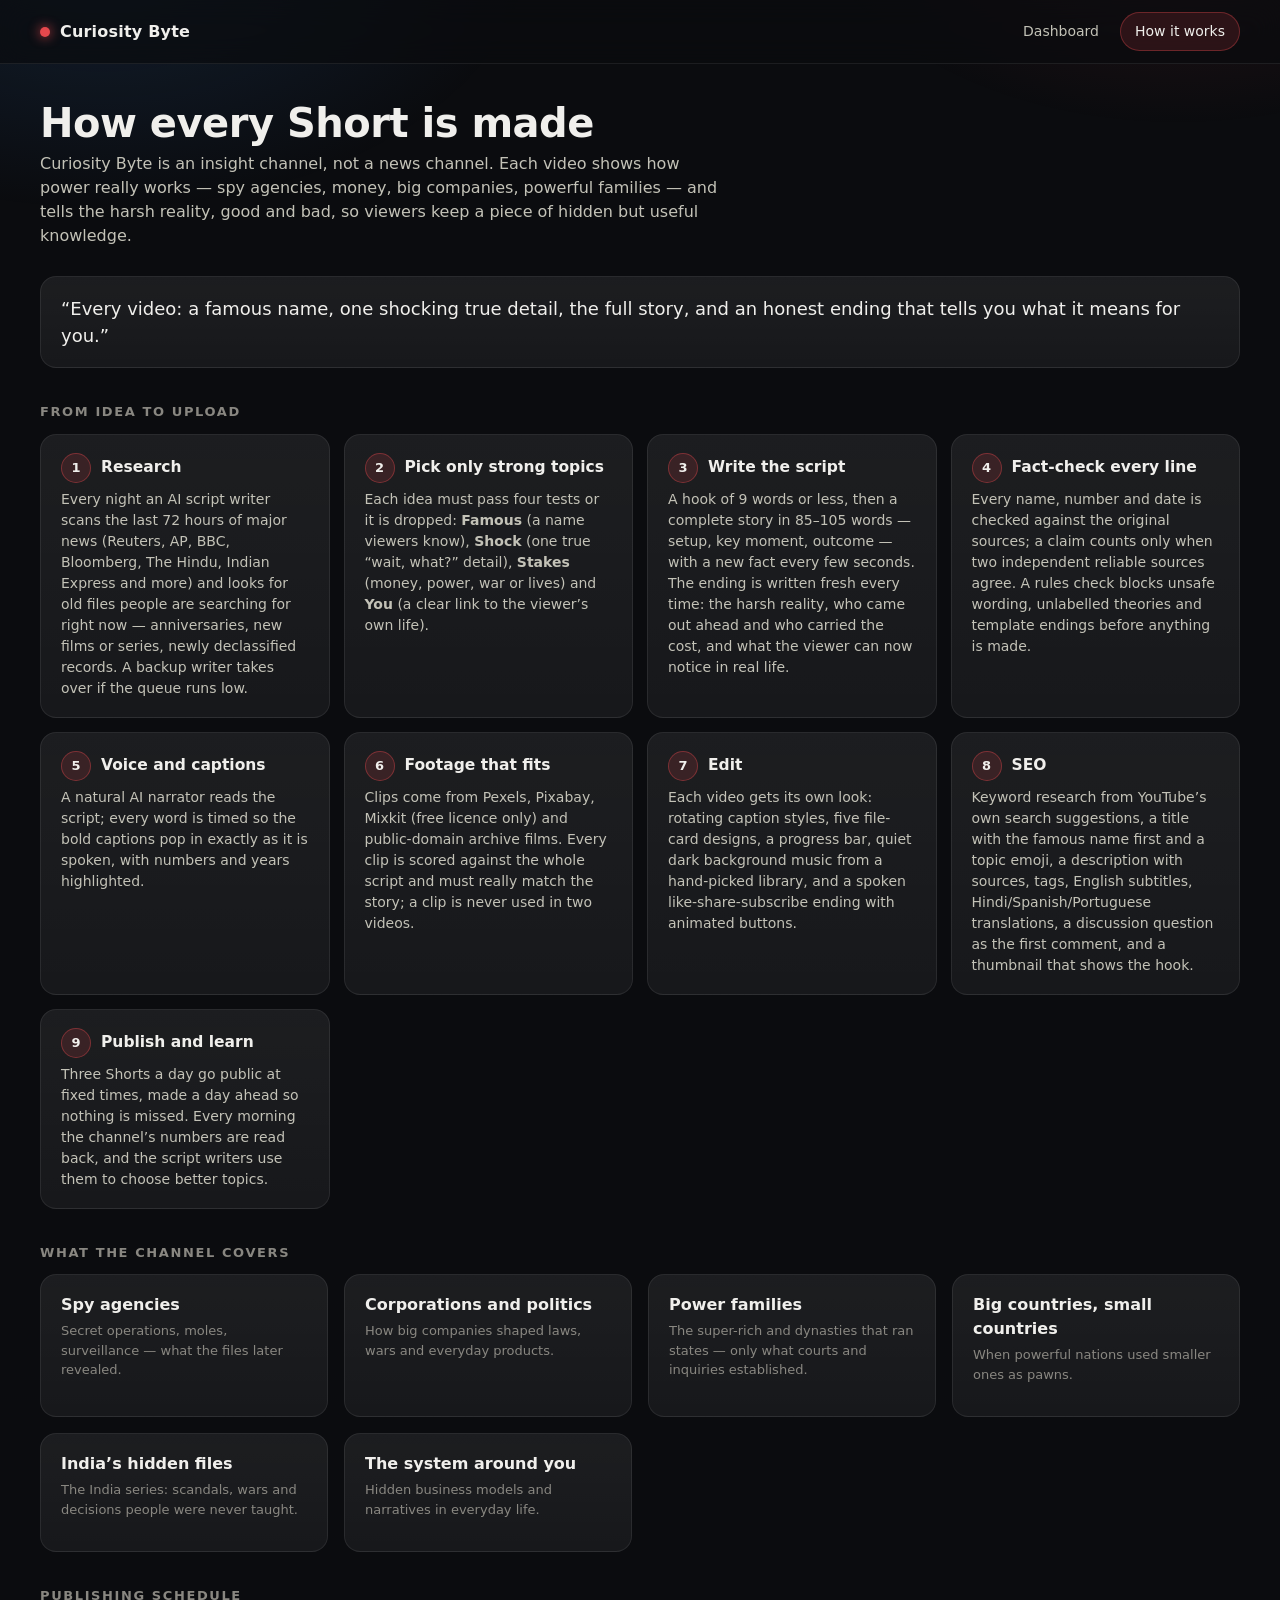
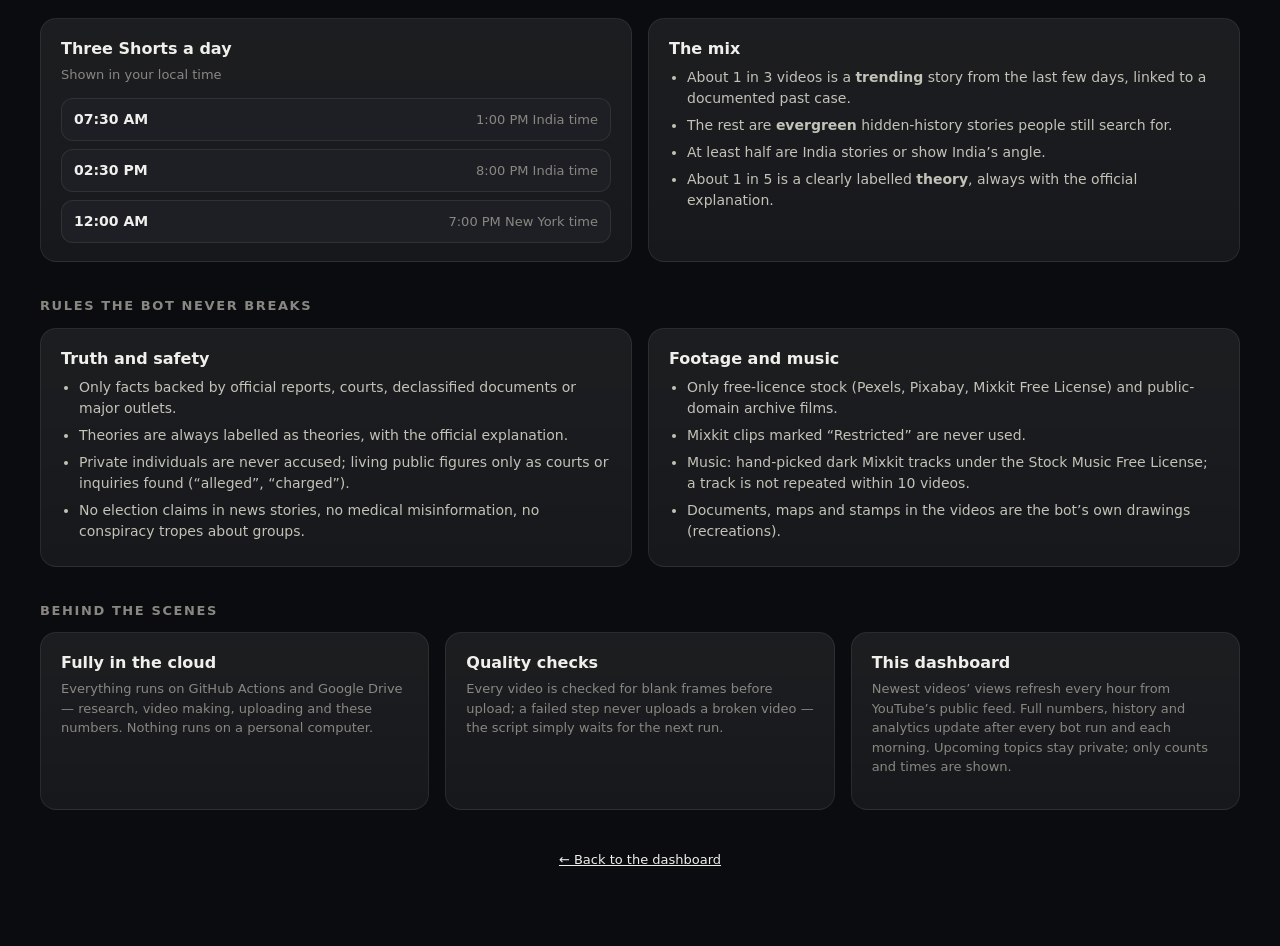
==== info.html @ 23ce472c "Curiosity Byte dashboard: home page, how-it-works page, hourly live views" ====
<!doctype html>
<html lang="en">
<head>
  <meta charset="utf-8">
  <meta name="viewport" content="width=device-width, initial-scale=1">
  <title>How Curiosity Byte Works</title>
  <meta name="description" content="How every Curiosity Byte Short is researched, fact-checked, made, optimised and published.">
  <meta name="theme-color" content="#0b0c0f">
  <link rel="icon" href="data:image/svg+xml,%3Csvg xmlns='http://www.w3.org/2000/svg' viewBox='0 0 32 32'%3E%3Ccircle cx='16' cy='16' r='14' fill='%23e5484d'/%3E%3Cpath d='M12 10l10 6-10 6z' fill='white'/%3E%3C/svg%3E">
  <link rel="stylesheet" href="assets/style.css">
</head>
<body>
  <header class="topbar">
    <div class="wrap">
      <a class="brand" href="index.html"><span class="dot"></span><span class="name">Curiosity Byte</span></a>
      <nav class="nav"><a href="index.html">Dashboard</a><a class="active" href="info.html">How it works</a></nav>
    </div>
  </header>

  <main class="wrap">
    <section class="hero">
      <div>
        <h1>How every Short is made</h1>
        <p>Curiosity Byte is an insight channel, not a news channel. Each video shows how power really works — spy agencies, money, big companies, powerful families — and tells the harsh reality, good and bad, so viewers keep a piece of hidden but useful knowledge.</p>
      </div>
    </section>

    <div class="card" style="margin:10px 0 6px">
      <p class="big-quote">“Every video: a famous name, one shocking true detail, the full story, and an honest ending that tells you what it means for you.”</p>
    </div>

    <h3 class="section-title">From idea to upload</h3>
    <div class="steps">
      <div class="card step"><h3>Research</h3><p>Every night an AI script writer scans the last 72 hours of major news (Reuters, AP, BBC, Bloomberg, The Hindu, Indian Express and more) and looks for old files people are searching for right now — anniversaries, new films or series, newly declassified records. A backup writer takes over if the queue runs low.</p></div>
      <div class="card step"><h3>Pick only strong topics</h3><p>Each idea must pass four tests or it is dropped: <b>Famous</b> (a name viewers know), <b>Shock</b> (one true “wait, what?” detail), <b>Stakes</b> (money, power, war or lives) and <b>You</b> (a clear link to the viewer’s own life).</p></div>
      <div class="card step"><h3>Write the script</h3><p>A hook of 9 words or less, then a complete story in 85–105 words — setup, key moment, outcome — with a new fact every few seconds. The ending is written fresh every time: the harsh reality, who came out ahead and who carried the cost, and what the viewer can now notice in real life.</p></div>
      <div class="card step"><h3>Fact-check every line</h3><p>Every name, number and date is checked against the original sources; a claim counts only when two independent reliable sources agree. A rules check blocks unsafe wording, unlabelled theories and template endings before anything is made.</p></div>
      <div class="card step"><h3>Voice and captions</h3><p>A natural AI narrator reads the script; every word is timed so the bold captions pop in exactly as it is spoken, with numbers and years highlighted.</p></div>
      <div class="card step"><h3>Footage that fits</h3><p>Clips come from Pexels, Pixabay, Mixkit (free licence only) and public-domain archive films. Every clip is scored against the whole script and must really match the story; a clip is never used in two videos.</p></div>
      <div class="card step"><h3>Edit</h3><p>Each video gets its own look: rotating caption styles, five file-card designs, a progress bar, quiet dark background music from a hand-picked library, and a spoken like-share-subscribe ending with animated buttons.</p></div>
      <div class="card step"><h3>SEO</h3><p>Keyword research from YouTube’s own search suggestions, a title with the famous name first and a topic emoji, a description with sources, tags, English subtitles, Hindi/Spanish/Portuguese translations, a discussion question as the first comment, and a thumbnail that shows the hook.</p></div>
      <div class="card step"><h3>Publish and learn</h3><p>Three Shorts a day go public at fixed times, made a day ahead so nothing is missed. Every morning the channel’s numbers are read back, and the script writers use them to choose better topics.</p></div>
    </div>

    <h3 class="section-title">What the channel covers</h3>
    <div class="grid three">
      <div class="card"><h2>Spy agencies</h2><p class="sub">Secret operations, moles, surveillance — what the files later revealed.</p></div>
      <div class="card"><h2>Corporations and politics</h2><p class="sub">How big companies shaped laws, wars and everyday products.</p></div>
      <div class="card"><h2>Power families</h2><p class="sub">The super-rich and dynasties that ran states — only what courts and inquiries established.</p></div>
      <div class="card"><h2>Big countries, small countries</h2><p class="sub">When powerful nations used smaller ones as pawns.</p></div>
      <div class="card"><h2>India’s hidden files</h2><p class="sub">The India series: scandals, wars and decisions people were never taught.</p></div>
      <div class="card"><h2>The system around you</h2><p class="sub">Hidden business models and narratives in everyday life.</p></div>
    </div>

    <h3 class="section-title">Publishing schedule</h3>
    <div class="grid two">
      <div class="card">
        <h2>Three Shorts a day</h2>
        <p class="sub">Shown in your local time</p>
        <div class="slots" id="slots"></div>
      </div>
      <div class="card">
        <h2>The mix</h2>
        <ul>
          <li>About 1 in 3 videos is a <b>trending</b> story from the last few days, linked to a documented past case.</li>
          <li>The rest are <b>evergreen</b> hidden-history stories people still search for.</li>
          <li>At least half are India stories or show India’s angle.</li>
          <li>About 1 in 5 is a clearly labelled <b>theory</b>, always with the official explanation.</li>
        </ul>
      </div>
    </div>

    <h3 class="section-title">Rules the bot never breaks</h3>
    <div class="grid two">
      <div class="card">
        <h2>Truth and safety</h2>
        <ul>
          <li>Only facts backed by official reports, courts, declassified documents or major outlets.</li>
          <li>Theories are always labelled as theories, with the official explanation.</li>
          <li>Private individuals are never accused; living public figures only as courts or inquiries found (“alleged”, “charged”).</li>
          <li>No election claims in news stories, no medical misinformation, no conspiracy tropes about groups.</li>
        </ul>
      </div>
      <div class="card">
        <h2>Footage and music</h2>
        <ul>
          <li>Only free-licence stock (Pexels, Pixabay, Mixkit Free License) and public-domain archive films.</li>
          <li>Mixkit clips marked “Restricted” are never used.</li>
          <li>Music: hand-picked dark Mixkit tracks under the Stock Music Free License; a track is not repeated within 10 videos.</li>
          <li>Documents, maps and stamps in the videos are the bot’s own drawings (recreations).</li>
        </ul>
      </div>
    </div>

    <h3 class="section-title">Behind the scenes</h3>
    <div class="grid three">
      <div class="card"><h2>Fully in the cloud</h2><p class="sub">Everything runs on GitHub Actions and Google Drive — research, video making, uploading and these numbers. Nothing runs on a personal computer.</p></div>
      <div class="card"><h2>Quality checks</h2><p class="sub">Every video is checked for blank frames before upload; a failed step never uploads a broken video — the script simply waits for the next run.</p></div>
      <div class="card"><h2>This dashboard</h2><p class="sub">Newest videos’ views refresh every hour from YouTube’s public feed. Full numbers, history and analytics update after every bot run and each morning. Upcoming topics stay private; only counts and times are shown.</p></div>
    </div>

    <p class="foot"><a href="index.html">← Back to the dashboard</a></p>
  </main>

  <script>
    // Publish slots (bot/schedule.py): 1:00 PM and 8:00 PM in India, 7:00 PM in New York
    // (New York changes with daylight saving, so every slot is converted from its own zone).
    (function () {
      const slots = [["1:00 PM India time", "Asia/Kolkata", 13, 0], ["8:00 PM India time", "Asia/Kolkata", 20, 0],
                     ["7:00 PM New York time", "America/New_York", 19, 0]];
      // The UTC moment when it is h:m on the given calendar day in time zone tz.
      function zoned(y, mo, d, h, m, tz) {
        let t = Date.UTC(y, mo, d, h, m);
        for (let i = 0; i < 2; i++) {
          const p = Object.fromEntries(new Intl.DateTimeFormat("en-US", { timeZone: tz, hourCycle: "h23",
            year: "numeric", month: "2-digit", day: "2-digit", hour: "2-digit", minute: "2-digit" })
            .formatToParts(new Date(t)).map((x) => [x.type, x.value]));
          const shown = Date.UTC(+p.year, +p.month - 1, +p.day, +p.hour, +p.minute);
          t -= shown - Date.UTC(y, mo, d, h, m);
        }
        return new Date(t);
      }
      const now = new Date();
      const rows = slots.map(([label, tz, h, m]) => {
        for (let k = -1; k <= 2; k++) {
          const base = new Date(now.getTime() + k * 86400000);
          const d = zoned(base.getUTCFullYear(), base.getUTCMonth(), base.getUTCDate(), h, m, tz);
          if (d > now) return { label, d };
        }
      }).filter(Boolean).sort((a, b) => a.d - b.d);
      document.getElementById("slots").innerHTML = rows.map((r) =>
        `<div class="slot"><span class="when">${r.d.toLocaleTimeString(undefined, { hour: "2-digit", minute: "2-digit" })}</span><span class="in">${r.label}</span></div>`).join("");
    })();
  </script>
</body>
</html>
---- assets/style.css ----
/* Curiosity Byte dashboard — dark, glassy, calm. Chart colours are the validated dark palette
   (blue / orange / aqua pass colour-blind checks on the card surface #17181b). */
:root {
  color-scheme: dark;
  --page: #0b0c0f;
  --surface: #17181b;
  --surface-2: #1d1f24;
  --border: rgba(255, 255, 255, 0.08);
  --border-strong: rgba(255, 255, 255, 0.14);
  --text: #f0efec;
  --text-2: #c3c2b7;
  --muted: #898781;
  --grid: #2c2c2a;
  --axis: #383835;
  --series-1: #3987e5;
  --series-2: #d95926;
  --series-3: #199e70;
  --good: #0ca30c;
  --warning: #fab219;
  --critical: #d03b3b;
  --accent: #e5484d;
  --accent-soft: rgba(229, 72, 77, 0.14);
  --radius: 16px;
  --font: system-ui, -apple-system, "Segoe UI", Roboto, sans-serif;
}

* { box-sizing: border-box; }
html { scroll-behavior: smooth; }
body {
  margin: 0;
  background: var(--page);
  color: var(--text);
  font-family: var(--font);
  line-height: 1.5;
  -webkit-font-smoothing: antialiased;
  min-height: 100vh;
}
/* soft glow behind the page */
body::before {
  content: "";
  position: fixed;
  inset: -20vh -10vw auto -10vw;
  height: 70vh;
  background:
    radial-gradient(40% 60% at 15% 20%, rgba(57, 135, 229, 0.16), transparent 70%),
    radial-gradient(35% 55% at 85% 10%, rgba(229, 72, 77, 0.14), transparent 70%);
  pointer-events: none;
  z-index: -1;
}
a { color: var(--text); }
.wrap { max-width: 1240px; margin: 0 auto; padding: 0 20px 64px; }

/* ---------- top bar ---------- */
.topbar {
  position: sticky; top: 0; z-index: 10;
  backdrop-filter: blur(14px); -webkit-backdrop-filter: blur(14px);
  background: rgba(11, 12, 15, 0.72);
  border-bottom: 1px solid var(--border);
}
.topbar .wrap { display: flex; align-items: center; gap: 16px; padding-top: 12px; padding-bottom: 12px; }
.brand { display: flex; align-items: center; gap: 10px; text-decoration: none; font-weight: 700; letter-spacing: 0.2px; }
.brand img { width: 34px; height: 34px; border-radius: 50%; border: 1px solid var(--border-strong); }
.brand .dot { width: 10px; height: 10px; border-radius: 50%; background: var(--accent); box-shadow: 0 0 12px var(--accent); }
.nav { margin-left: auto; display: flex; gap: 6px; }
.nav a {
  text-decoration: none; color: var(--text-2); padding: 8px 14px; border-radius: 999px;
  font-size: 14px; border: 1px solid transparent; transition: all .2s ease;
}
.nav a:hover { color: var(--text); background: rgba(255,255,255,0.05); }
.nav a.active { color: var(--text); background: var(--accent-soft); border-color: rgba(229,72,77,0.35); }

/* ---------- hero ---------- */
.hero { padding: 36px 0 18px; display: flex; flex-wrap: wrap; align-items: flex-end; gap: 12px 24px; }
.hero h1 { margin: 0; font-size: clamp(26px, 4vw, 40px); letter-spacing: -0.5px; line-height: 1.15; }
.hero p { margin: 6px 0 0; color: var(--text-2); max-width: 680px; }
.fresh { margin-left: auto; display: flex; flex-direction: column; align-items: flex-end; gap: 6px; font-size: 13px; color: var(--muted); }
.pill {
  display: inline-flex; align-items: center; gap: 8px; padding: 6px 12px; border-radius: 999px;
  background: var(--surface); border: 1px solid var(--border); color: var(--text-2); font-size: 13px;
}
.pulse { width: 8px; height: 8px; border-radius: 50%; background: var(--good); box-shadow: 0 0 0 0 rgba(12,163,12,.6); animation: pulse 2s infinite; }
@keyframes pulse { 0% { box-shadow: 0 0 0 0 rgba(12,163,12,.55);} 70% { box-shadow: 0 0 0 9px rgba(12,163,12,0);} 100% { box-shadow: 0 0 0 0 rgba(12,163,12,0);} }

/* ---------- cards & grid ---------- */
.grid { display: grid; gap: 16px; }
.kpis { grid-template-columns: repeat(auto-fit, minmax(180px, 1fr)); margin: 10px 0 18px; }
.two { grid-template-columns: repeat(auto-fit, minmax(340px, 1fr)); }
.three { grid-template-columns: repeat(auto-fit, minmax(280px, 1fr)); }
.card {
  background: linear-gradient(180deg, rgba(255,255,255,0.025), rgba(255,255,255,0)) , var(--surface);
  border: 1px solid var(--border);
  border-radius: var(--radius);
  padding: 18px 20px;
  position: relative;
  overflow: hidden;
  animation: rise .5s ease both;
}
.card:hover { border-color: var(--border-strong); }
@keyframes rise { from { opacity: 0; transform: translateY(8px);} to { opacity: 1; transform: none;} }
.card h2 { margin: 0 0 4px; font-size: 16px; font-weight: 650; }
.card .sub { margin: 0 0 14px; color: var(--muted); font-size: 13px; }
.section-title { margin: 34px 0 12px; font-size: 13px; letter-spacing: 1.6px; text-transform: uppercase; color: var(--muted); }

.kpi .label { color: var(--muted); font-size: 13px; display: flex; align-items: center; gap: 6px; }
.kpi .value { font-size: 30px; font-weight: 700; letter-spacing: -0.5px; margin-top: 6px; }
.kpi .note { font-size: 13px; color: var(--text-2); margin-top: 2px; }
.kpi::after {
  content: ""; position: absolute; left: 0; top: 0; height: 3px; width: 100%;
  background: linear-gradient(90deg, var(--accent), transparent 70%); opacity: .7;
}
.delta-up { color: var(--good); }
.delta-down { color: var(--critical); }

.chart-box { position: relative; height: 280px; }
.chart-box.tall { height: 340px; }
.chart-box.short { height: 220px; }

/* range buttons */
.tools { display: flex; gap: 6px; flex-wrap: wrap; margin: -4px 0 12px; }
.seg button {
  background: transparent; color: var(--text-2); border: 1px solid var(--border);
  padding: 5px 12px; border-radius: 999px; font-size: 13px; cursor: pointer; font-family: inherit;
}
.seg button:hover { color: var(--text); border-color: var(--border-strong); }
.seg button.on { background: var(--accent-soft); color: var(--text); border-color: rgba(229,72,77,.4); }
.seg { display: flex; gap: 6px; flex-wrap: wrap; }

/* stat rows */
.rows { display: flex; flex-direction: column; gap: 10px; }
.row { display: flex; justify-content: space-between; gap: 12px; font-size: 14px; color: var(--text-2); }
.row b { color: var(--text); font-weight: 650; }
.chips { display: flex; flex-wrap: wrap; gap: 8px; margin-top: 12px; }
.chip { padding: 4px 10px; border-radius: 999px; border: 1px solid var(--border); background: var(--surface-2); font-size: 12.5px; color: var(--text-2); }
.chip b { color: var(--text); }

/* status badges (icon + label, never colour alone) */
.badge { display: inline-flex; align-items: center; gap: 6px; font-size: 12.5px; padding: 3px 9px; border-radius: 999px; border: 1px solid var(--border); white-space: nowrap; }
.badge.ok { color: #c9f2c9; border-color: rgba(12,163,12,.45); background: rgba(12,163,12,.12); }
.badge.fail { color: #ffd2d2; border-color: rgba(208,59,59,.5); background: rgba(208,59,59,.14); }
.badge.run { color: #ffe6b3; border-color: rgba(250,178,25,.45); background: rgba(250,178,25,.12); }

/* timeline */
.timeline { list-style: none; margin: 0; padding: 0; position: relative; }
.timeline::before { content: ""; position: absolute; left: 7px; top: 6px; bottom: 6px; width: 2px; background: var(--grid); }
.timeline li { position: relative; padding: 0 0 16px 30px; }
.timeline li::before {
  content: ""; position: absolute; left: 0; top: 5px; width: 16px; height: 16px; border-radius: 50%;
  background: var(--surface); border: 2px solid var(--accent);
}
.timeline .t-date { font-size: 12px; color: var(--muted); }
.timeline .t-title { font-weight: 650; }
.timeline .t-text { font-size: 13.5px; color: var(--text-2); }

/* schedule list */
.slots { display: flex; flex-direction: column; gap: 8px; }
.slot { display: flex; justify-content: space-between; align-items: center; gap: 10px; padding: 10px 12px; border-radius: 12px; background: var(--surface-2); border: 1px solid var(--border); font-size: 14px; }
.slot .when { color: var(--text); font-weight: 600; }
.slot .in { color: var(--muted); font-size: 13px; }

/* table */
.table-tools { display: flex; gap: 10px; flex-wrap: wrap; align-items: center; margin-bottom: 12px; }
.search {
  flex: 1 1 240px; background: var(--surface-2); border: 1px solid var(--border); color: var(--text);
  border-radius: 999px; padding: 9px 14px; font: inherit; font-size: 14px; outline: none;
}
.search:focus { border-color: rgba(229,72,77,.5); }
.table-wrap { overflow-x: auto; border-radius: 12px; border: 1px solid var(--border); }
table { width: 100%; border-collapse: collapse; font-size: 13.5px; min-width: 860px; }
th, td { padding: 10px 12px; text-align: left; border-bottom: 1px solid var(--grid); white-space: nowrap; }
td.title { white-space: normal; min-width: 260px; }
th { position: sticky; top: 0; background: var(--surface-2); color: var(--muted); font-weight: 600; cursor: pointer; user-select: none; font-size: 12.5px; }
th:hover { color: var(--text); }
th.num, td.num { text-align: right; font-variant-numeric: tabular-nums; }
tbody tr:hover { background: rgba(255,255,255,0.03); }
td a { text-decoration: none; }
td a:hover { text-decoration: underline; }
.tag { font-size: 11.5px; padding: 2px 8px; border-radius: 999px; border: 1px solid var(--border); color: var(--text-2); margin-right: 4px; }
.live-dot { display: inline-block; width: 6px; height: 6px; border-radius: 50%; background: var(--good); margin-left: 6px; vertical-align: middle; }

.empty { color: var(--muted); font-size: 14px; padding: 18px 0; }
.foot { margin-top: 40px; color: var(--muted); font-size: 13px; text-align: center; }

/* ---------- info page ---------- */
.steps { counter-reset: step; display: grid; gap: 14px; grid-template-columns: repeat(auto-fit, minmax(260px, 1fr)); }
.step { counter-increment: step; }
.step h3 { margin: 0 0 6px; font-size: 15.5px; display: flex; align-items: center; gap: 10px; }
.step h3::before {
  content: counter(step); display: inline-grid; place-items: center; width: 28px; height: 28px; border-radius: 50%;
  background: var(--accent-soft); color: var(--text); border: 1px solid rgba(229,72,77,.4); font-size: 13px; font-weight: 700;
}
.step p, .card li { color: var(--text-2); font-size: 14px; margin: 0; }
.card ul { margin: 6px 0 0; padding-left: 18px; }
.card li { margin-bottom: 6px; }
.big-quote { font-size: 18px; color: var(--text); margin: 0; }

@media (max-width: 640px) {
  .wrap { padding: 0 16px 48px; }
  .topbar .wrap { gap: 10px; }
  .brand span.name { display: none; }
  .fresh { margin-left: 0; align-items: flex-start; }
  .kpi .value { font-size: 26px; }
  .chart-box { height: 240px; }
}
@media (prefers-reduced-motion: reduce) {
  .card, .pulse { animation: none; }
}
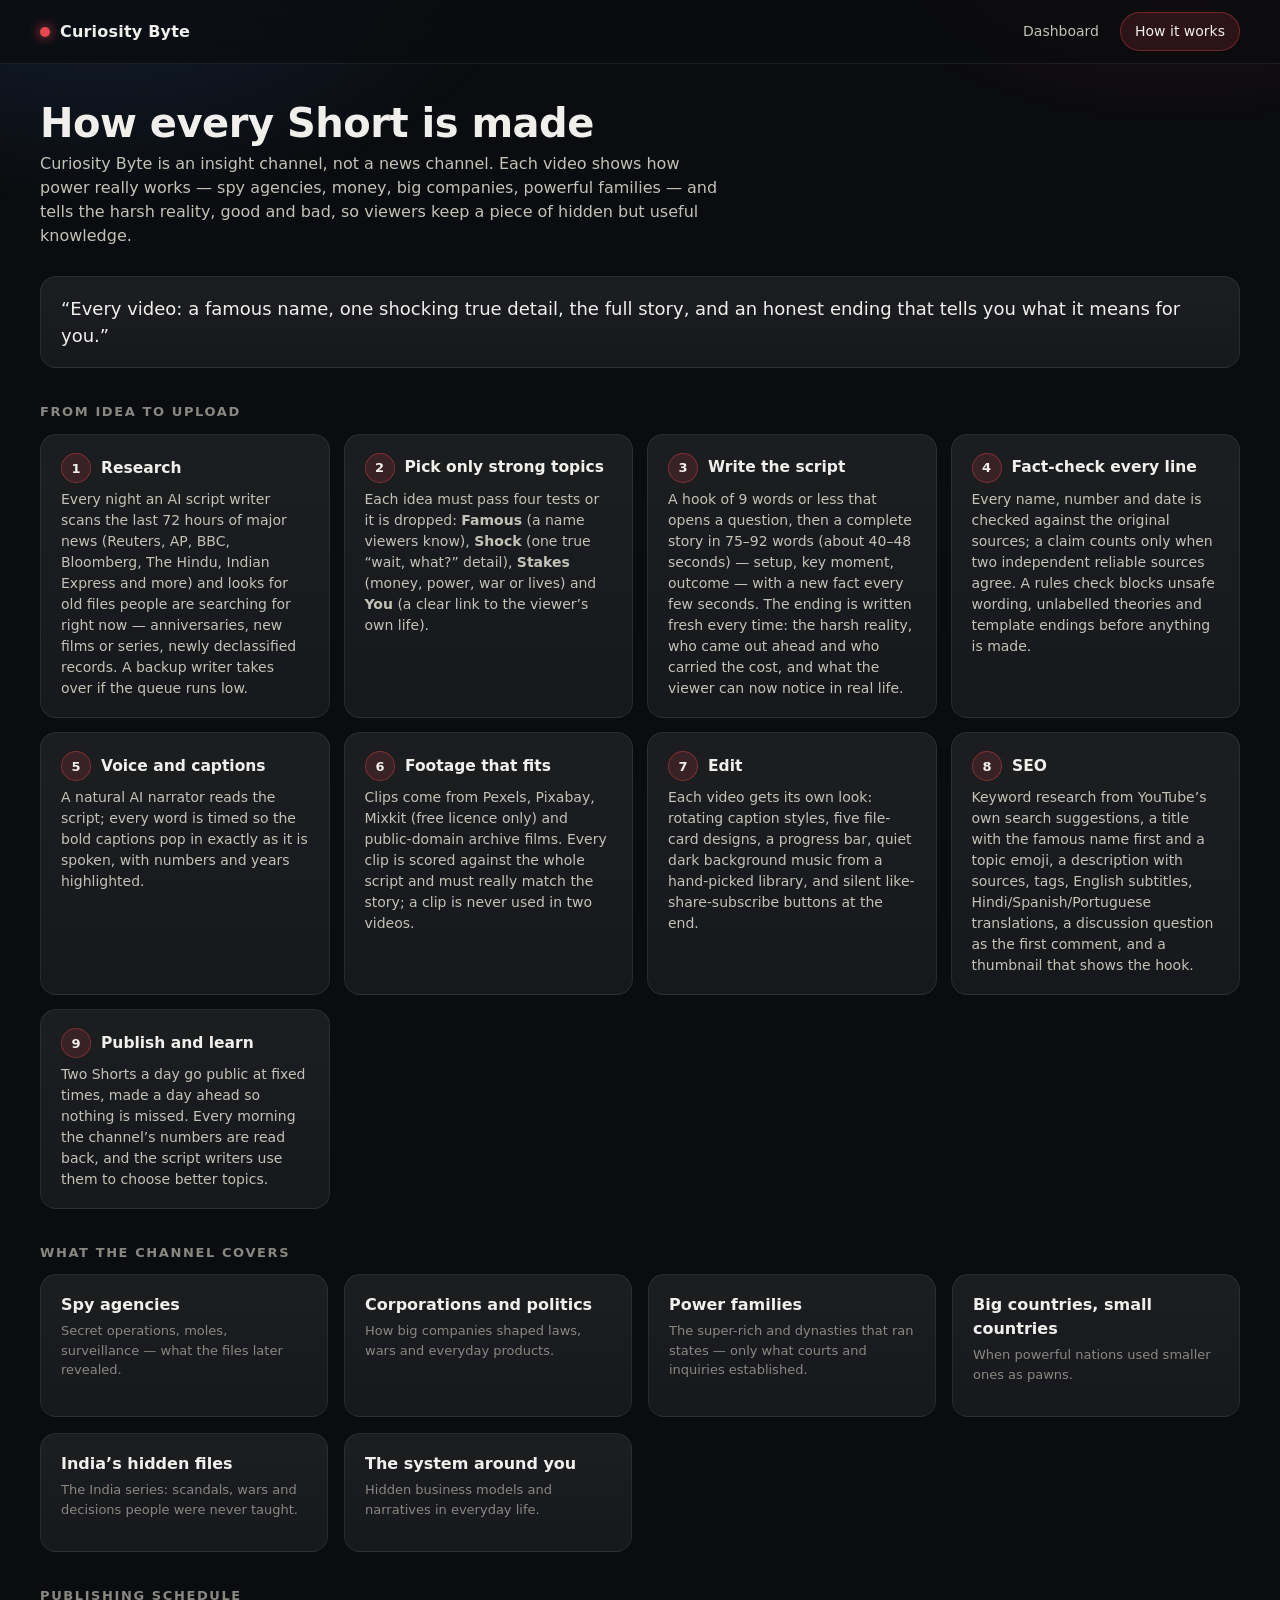
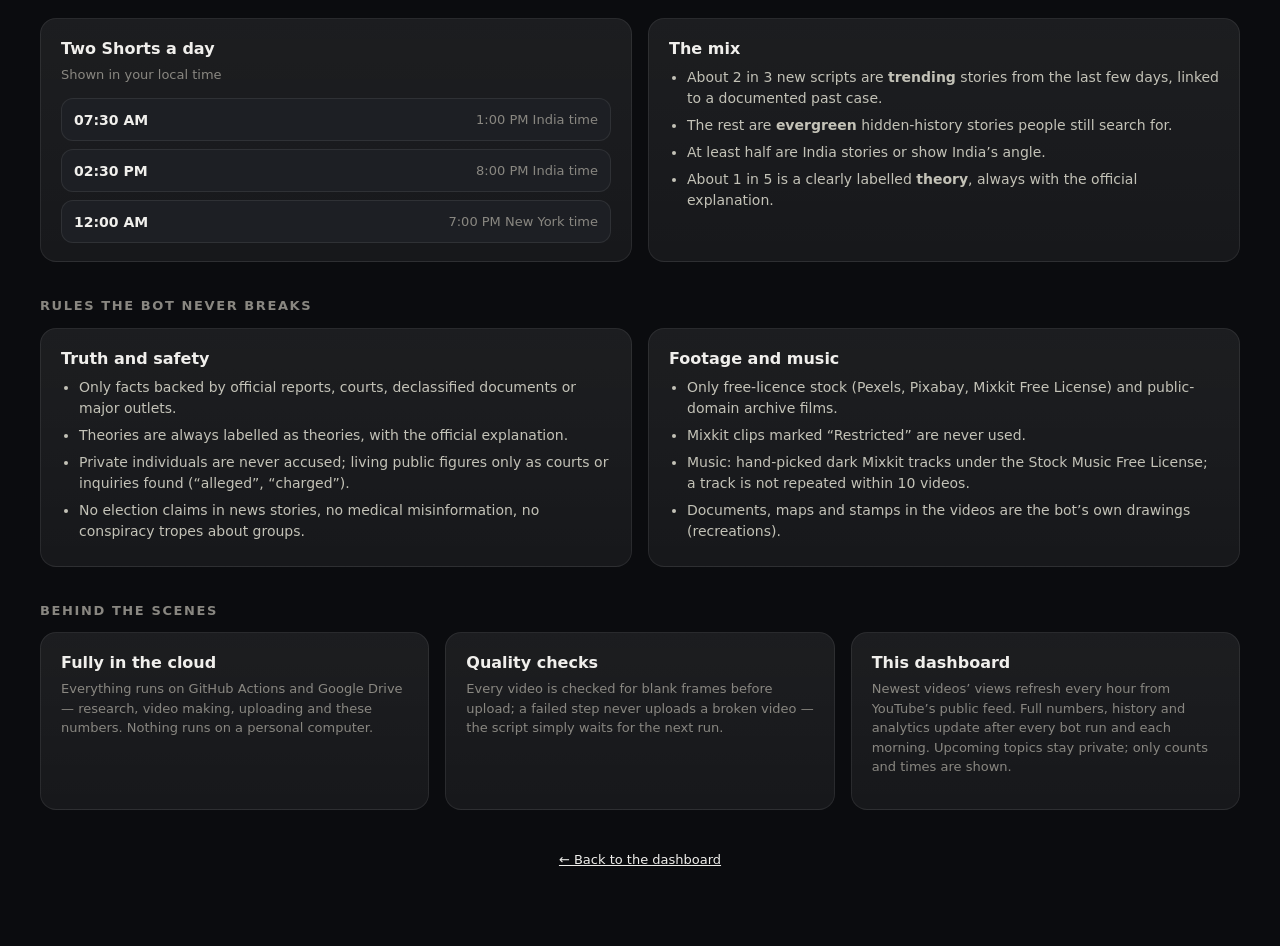
==== commit 46cc6f58: "Two Shorts a day, shorter videos, silent end buttons" ====
--- a/info.html
+++ b/info.html
@@ -33,13 +33,13 @@
     <div class="steps">
       <div class="card step"><h3>Research</h3><p>Every night an AI script writer scans the last 72 hours of major news (Reuters, AP, BBC, Bloomberg, The Hindu, Indian Express and more) and looks for old files people are searching for right now — anniversaries, new films or series, newly declassified records. A backup writer takes over if the queue runs low.</p></div>
       <div class="card step"><h3>Pick only strong topics</h3><p>Each idea must pass four tests or it is dropped: <b>Famous</b> (a name viewers know), <b>Shock</b> (one true “wait, what?” detail), <b>Stakes</b> (money, power, war or lives) and <b>You</b> (a clear link to the viewer’s own life).</p></div>
-      <div class="card step"><h3>Write the script</h3><p>A hook of 9 words or less, then a complete story in 85–105 words — setup, key moment, outcome — with a new fact every few seconds. The ending is written fresh every time: the harsh reality, who came out ahead and who carried the cost, and what the viewer can now notice in real life.</p></div>
+      <div class="card step"><h3>Write the script</h3><p>A hook of 9 words or less that opens a question, then a complete story in 75–92 words (about 40–48 seconds) — setup, key moment, outcome — with a new fact every few seconds. The ending is written fresh every time: the harsh reality, who came out ahead and who carried the cost, and what the viewer can now notice in real life.</p></div>
       <div class="card step"><h3>Fact-check every line</h3><p>Every name, number and date is checked against the original sources; a claim counts only when two independent reliable sources agree. A rules check blocks unsafe wording, unlabelled theories and template endings before anything is made.</p></div>
       <div class="card step"><h3>Voice and captions</h3><p>A natural AI narrator reads the script; every word is timed so the bold captions pop in exactly as it is spoken, with numbers and years highlighted.</p></div>
       <div class="card step"><h3>Footage that fits</h3><p>Clips come from Pexels, Pixabay, Mixkit (free licence only) and public-domain archive films. Every clip is scored against the whole script and must really match the story; a clip is never used in two videos.</p></div>
-      <div class="card step"><h3>Edit</h3><p>Each video gets its own look: rotating caption styles, five file-card designs, a progress bar, quiet dark background music from a hand-picked library, and a spoken like-share-subscribe ending with animated buttons.</p></div>
+      <div class="card step"><h3>Edit</h3><p>Each video gets its own look: rotating caption styles, five file-card designs, a progress bar, quiet dark background music from a hand-picked library, and silent like-share-subscribe buttons at the end.</p></div>
       <div class="card step"><h3>SEO</h3><p>Keyword research from YouTube’s own search suggestions, a title with the famous name first and a topic emoji, a description with sources, tags, English subtitles, Hindi/Spanish/Portuguese translations, a discussion question as the first comment, and a thumbnail that shows the hook.</p></div>
-      <div class="card step"><h3>Publish and learn</h3><p>Three Shorts a day go public at fixed times, made a day ahead so nothing is missed. Every morning the channel’s numbers are read back, and the script writers use them to choose better topics.</p></div>
+      <div class="card step"><h3>Publish and learn</h3><p>Two Shorts a day go public at fixed times, made a day ahead so nothing is missed. Every morning the channel’s numbers are read back, and the script writers use them to choose better topics.</p></div>
     </div>
 
     <h3 class="section-title">What the channel covers</h3>
@@ -55,14 +55,14 @@
     <h3 class="section-title">Publishing schedule</h3>
     <div class="grid two">
       <div class="card">
-        <h2>Three Shorts a day</h2>
+        <h2>Two Shorts a day</h2>
         <p class="sub">Shown in your local time</p>
         <div class="slots" id="slots"></div>
       </div>
       <div class="card">
         <h2>The mix</h2>
         <ul>
-          <li>About 1 in 3 videos is a <b>trending</b> story from the last few days, linked to a documented past case.</li>
+          <li>About 2 in 3 new scripts are <b>trending</b> stories from the last few days, linked to a documented past case.</li>
           <li>The rest are <b>evergreen</b> hidden-history stories people still search for.</li>
           <li>At least half are India stories or show India’s angle.</li>
           <li>About 1 in 5 is a clearly labelled <b>theory</b>, always with the official explanation.</li>
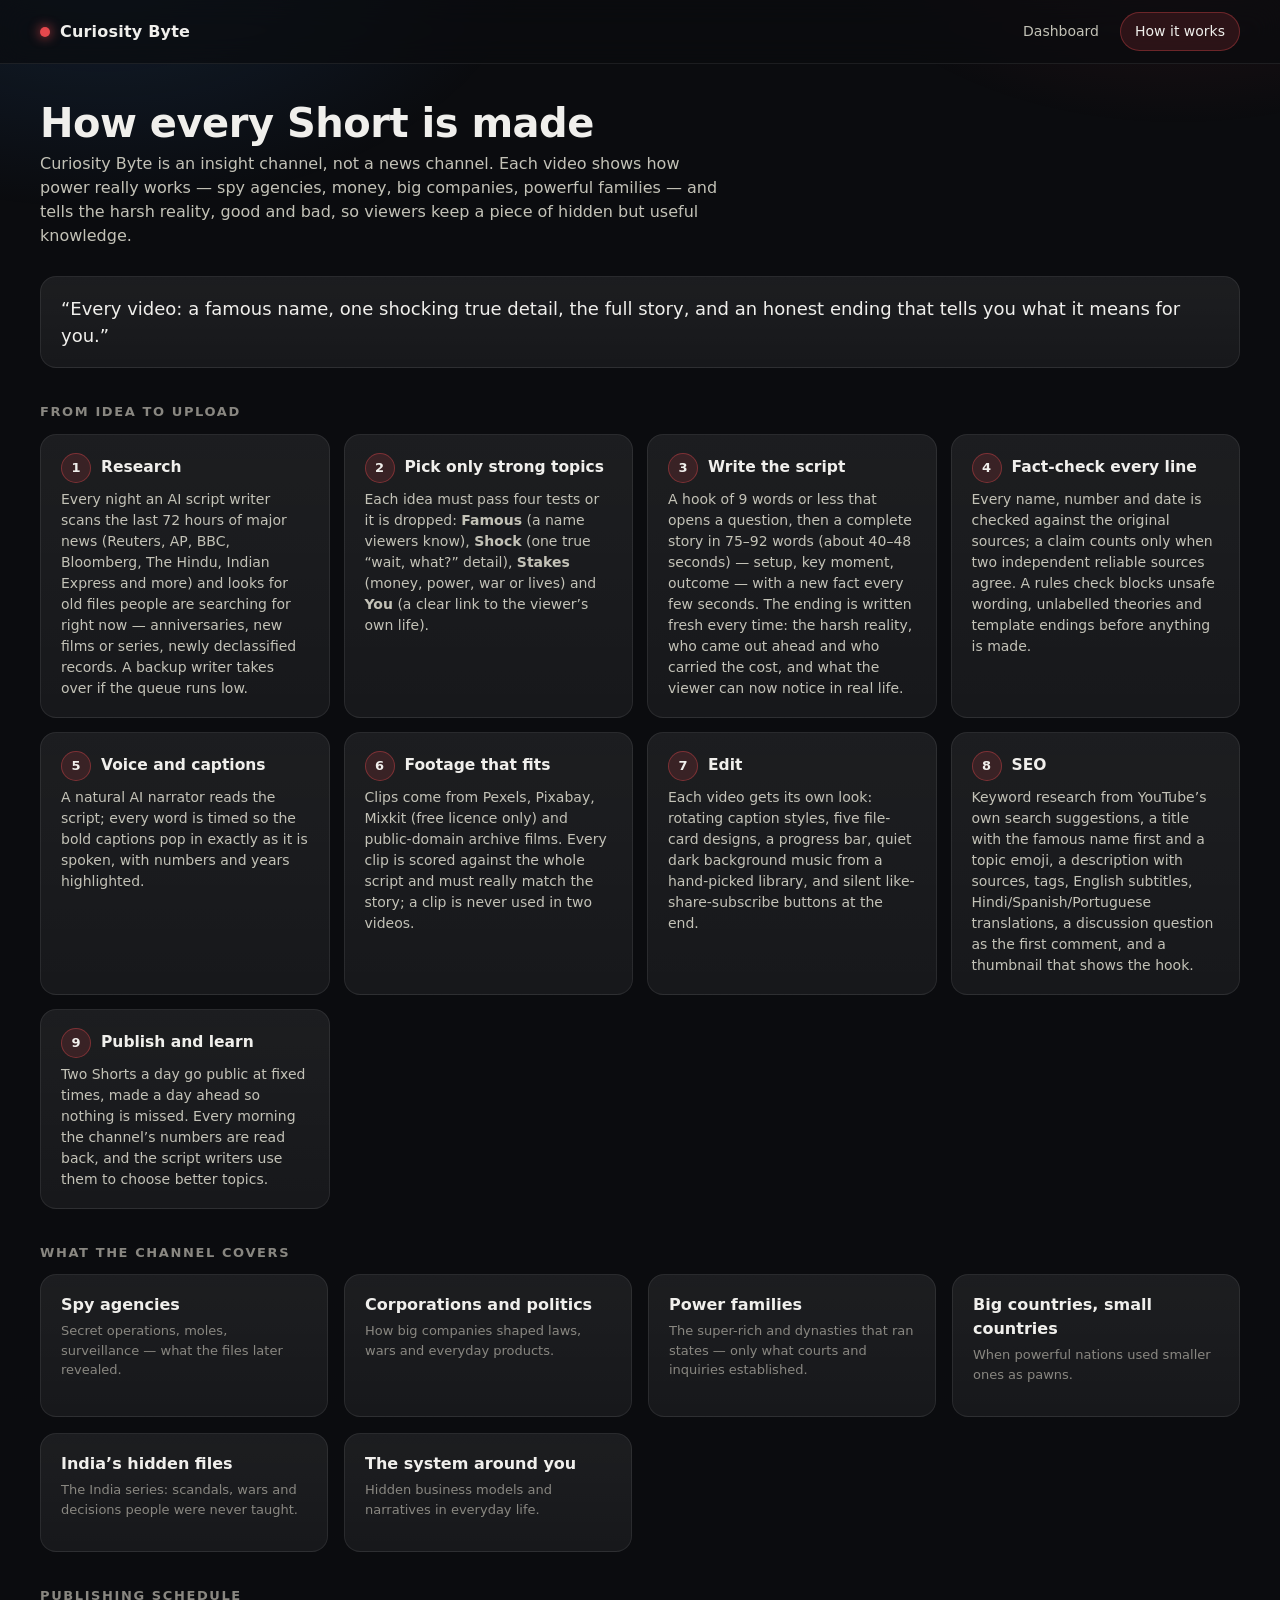
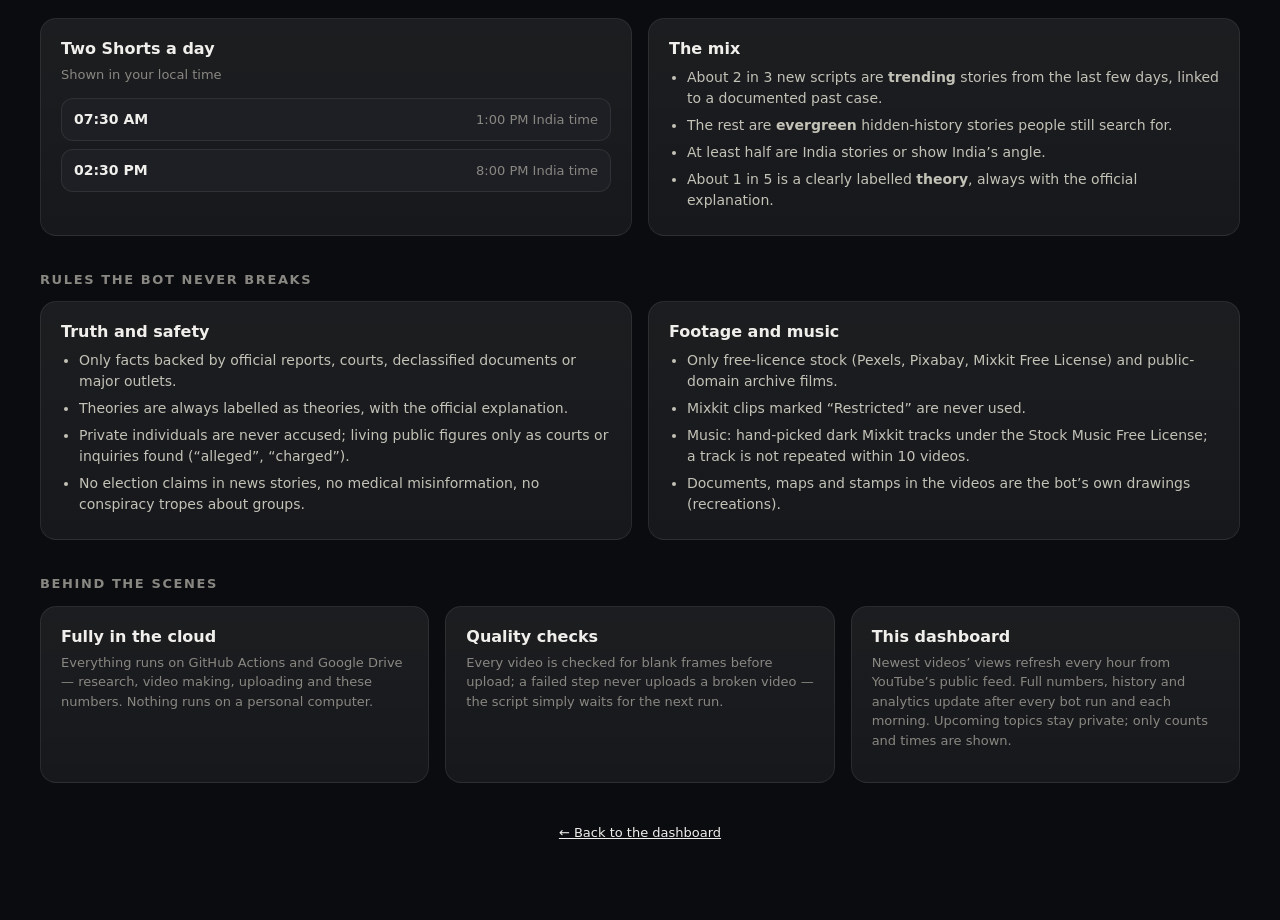
==== commit 8a5222c4: "Publishing schedule: the two India slots only" ====
--- a/info.html
+++ b/info.html
@@ -106,8 +106,7 @@
     // Publish slots (bot/schedule.py): 1:00 PM and 8:00 PM in India, 7:00 PM in New York
     // (New York changes with daylight saving, so every slot is converted from its own zone).
     (function () {
-      const slots = [["1:00 PM India time", "Asia/Kolkata", 13, 0], ["8:00 PM India time", "Asia/Kolkata", 20, 0],
-                     ["7:00 PM New York time", "America/New_York", 19, 0]];
+      const slots = [["1:00 PM India time", "Asia/Kolkata", 13, 0], ["8:00 PM India time", "Asia/Kolkata", 20, 0]];
       // The UTC moment when it is h:m on the given calendar day in time zone tz.
       function zoned(y, mo, d, h, m, tz) {
         let t = Date.UTC(y, mo, d, h, m);
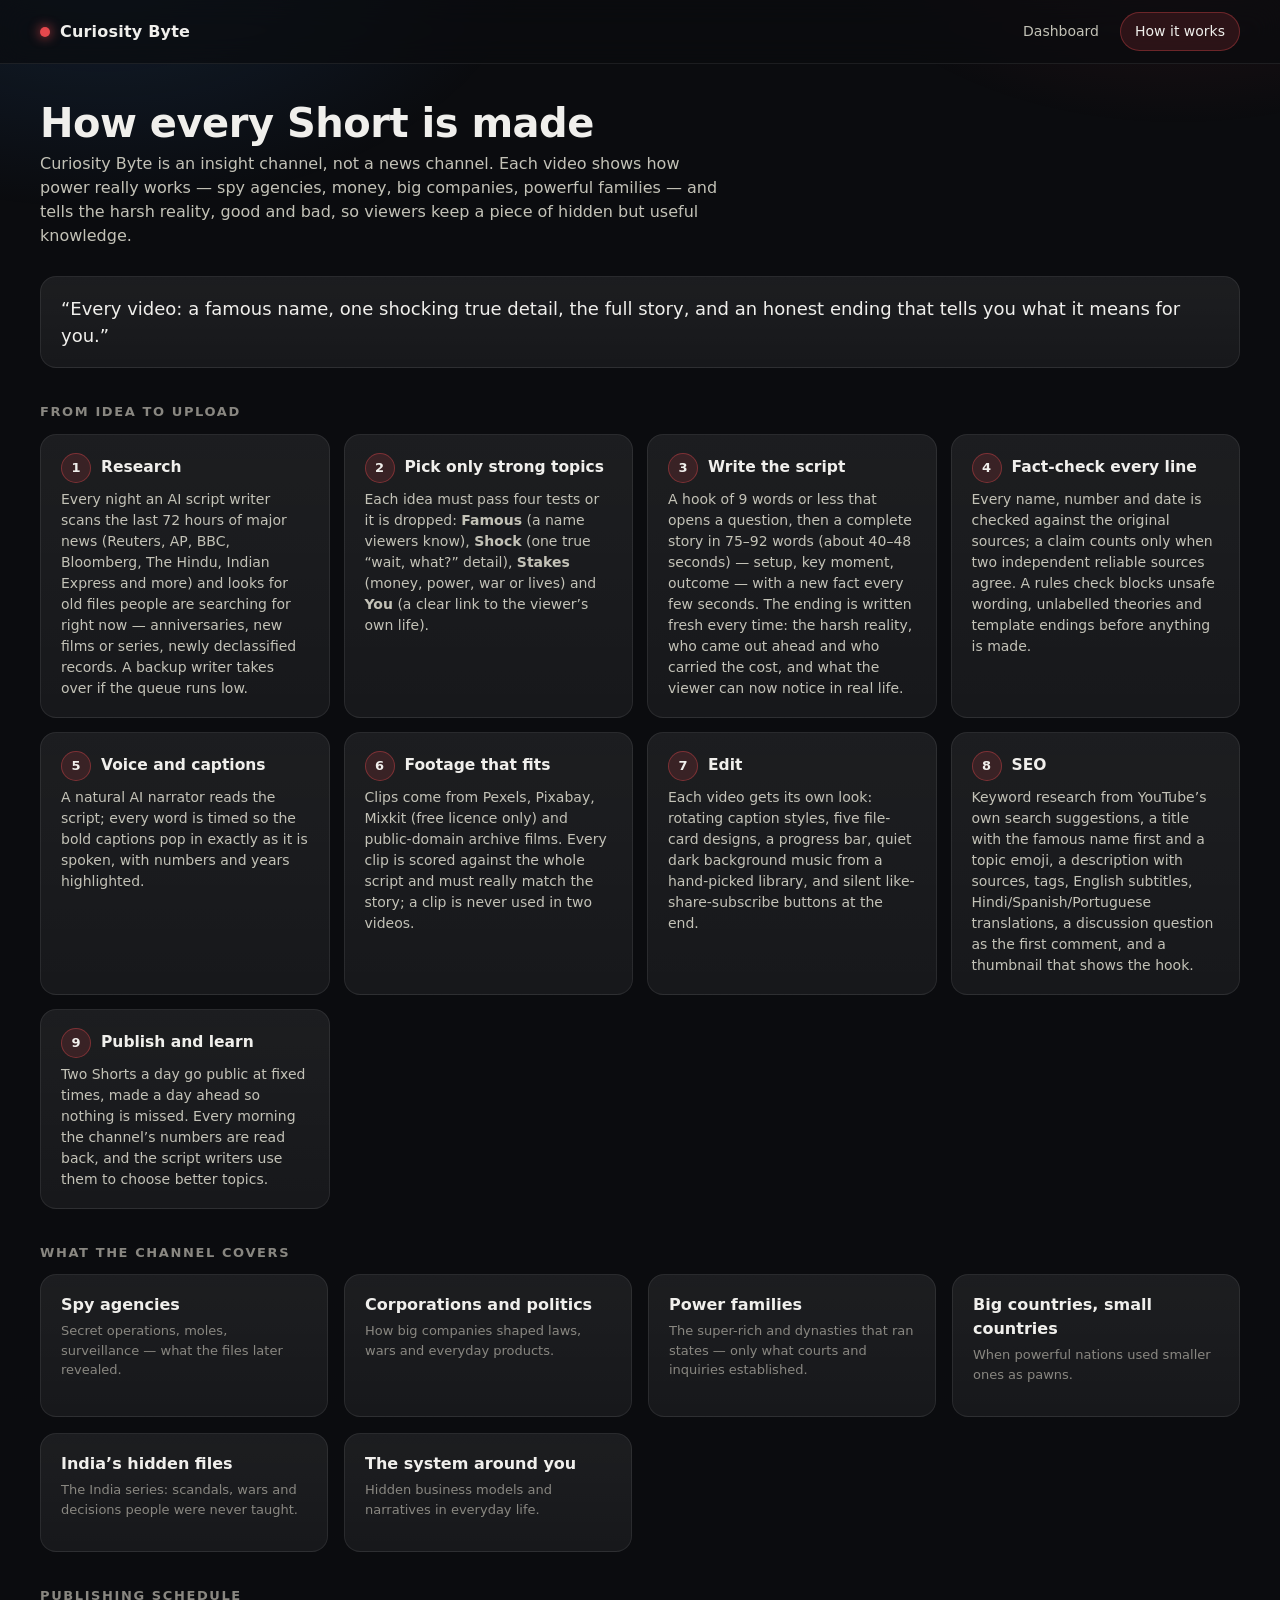
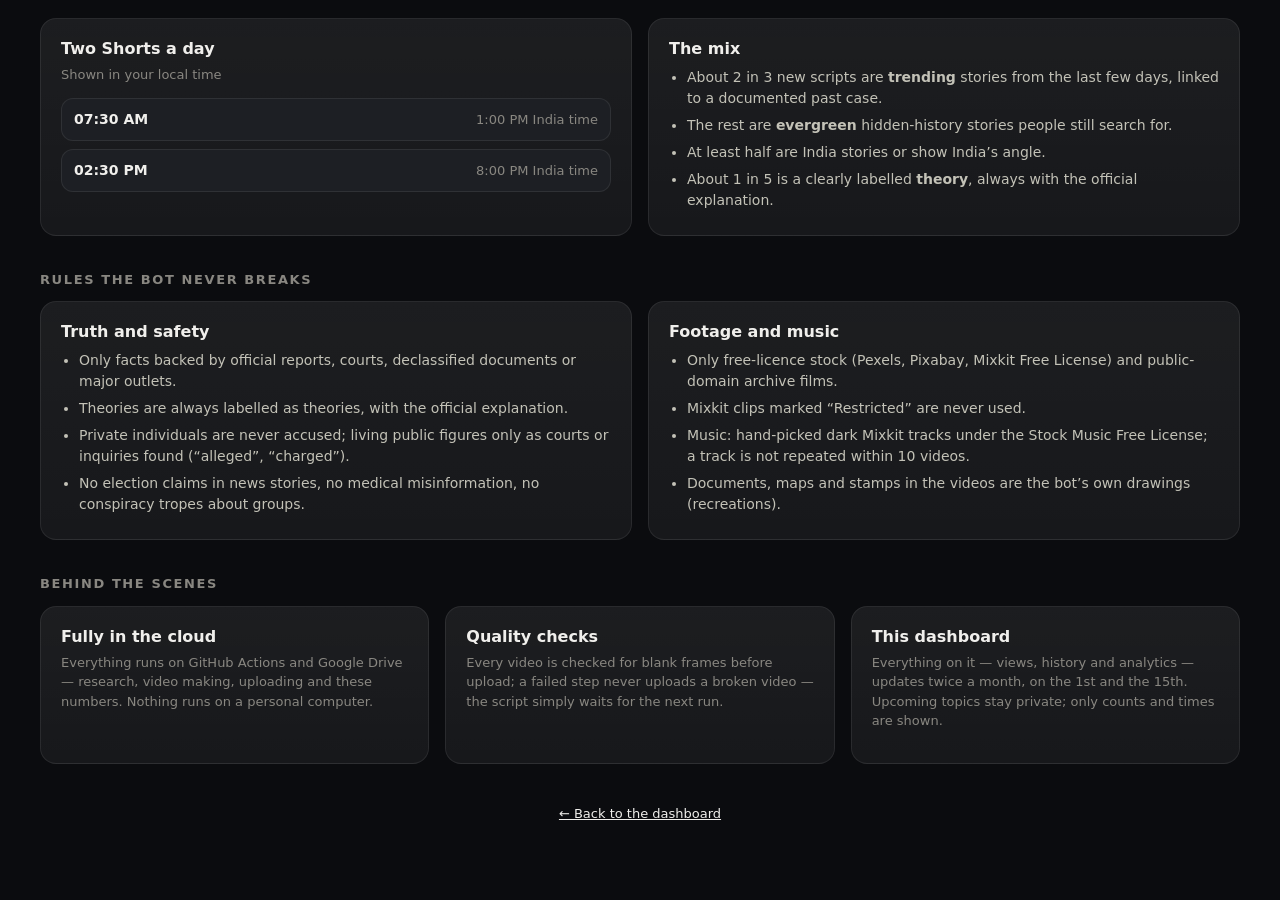
==== commit 514d9fa3: "Site updates twice a month (1st and 15th) only" ====
--- a/info.html
+++ b/info.html
@@ -96,7 +96,7 @@
     <div class="grid three">
       <div class="card"><h2>Fully in the cloud</h2><p class="sub">Everything runs on GitHub Actions and Google Drive — research, video making, uploading and these numbers. Nothing runs on a personal computer.</p></div>
       <div class="card"><h2>Quality checks</h2><p class="sub">Every video is checked for blank frames before upload; a failed step never uploads a broken video — the script simply waits for the next run.</p></div>
-      <div class="card"><h2>This dashboard</h2><p class="sub">Newest videos’ views refresh every hour from YouTube’s public feed. Full numbers, history and analytics update after every bot run and each morning. Upcoming topics stay private; only counts and times are shown.</p></div>
+      <div class="card"><h2>This dashboard</h2><p class="sub">Everything on it — views, history and analytics — updates twice a month, on the 1st and the 15th. Upcoming topics stay private; only counts and times are shown.</p></div>
     </div>
 
     <p class="foot"><a href="index.html">← Back to the dashboard</a></p>
